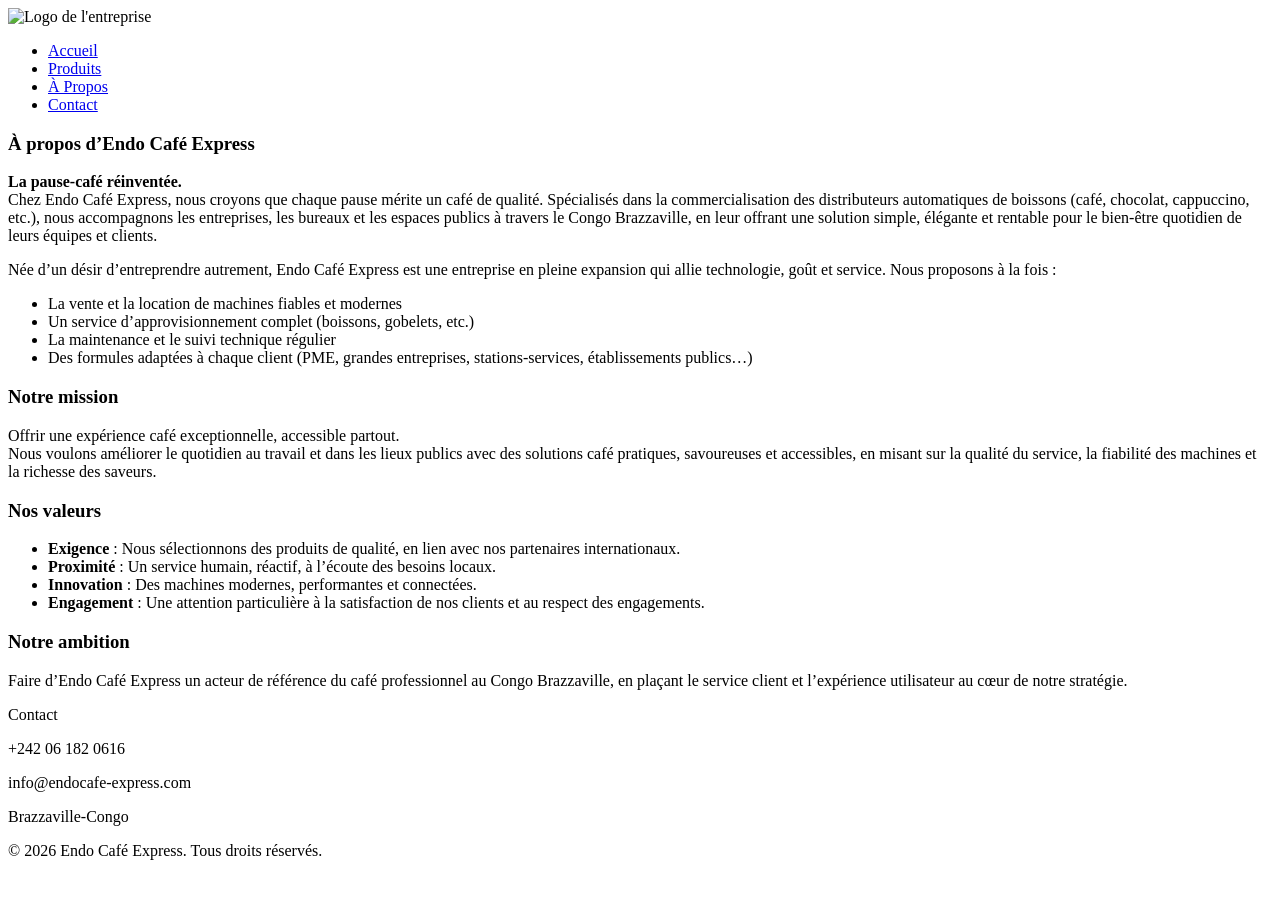
==== about.html @ 3261a722 "added new section plus changed icons" ====
<html lang="fr">
<head>
    <meta charset="UTF-8">
    <meta name="viewport" content="width=device-width, initial-scale=1.0">
    <title>Endo Café Express - À propos de nous</title>
    <link rel="stylesheet" href="assets/css/styles.css">
    <link rel="stylesheet" href="assets/css/about.css">
</head>
<body>
    <header class="navbar">
            <div class="logo-container">
                <img src="assets/icon/logo.png" alt="Logo de l'entreprise" class="logo">
            </div>

             <div class="menu-toggle" onclick="toggleMenu()">
                <span></span>
                <span></span>
                <span></span>
            </div>

            <nav>
                <ul class="nav-links" id="navLinks">
                    <li><a href="index.html">Accueil</a></li>
                    <li><a href="product.html">Produits</a></li>
                    <li><a href="about.html">À Propos</a></li>
                    <li><a href="contact.html">Contact</a></li>
                </ul>
            </nav>
    </header>
    <main>
        <section class="about-section">
            <article class="about-block">
            <h3>À propos d’Endo Café Express</h3>
            <p>
                <strong>La pause-café réinventée.</strong><br/>
                Chez Endo Café Express, nous croyons que chaque pause mérite un café de qualité. Spécialisés dans la 
                commercialisation des distributeurs automatiques de boissons (café, chocolat, cappuccino, etc.), 
                nous accompagnons les entreprises, les bureaux et les espaces publics à travers le Congo Brazzaville, 
                en leur offrant une solution simple, élégante et rentable pour le bien-être quotidien de leurs équipes 
                et clients.
            </p>
            <p>
                Née d’un désir d’entreprendre autrement, Endo Café Express est une entreprise en pleine expansion qui 
                allie technologie, goût et service. Nous proposons à la fois :
            </p>
            <ul>
                <li>La vente et la location de machines fiables et modernes</li>
                <li>Un service d’approvisionnement complet (boissons, gobelets, etc.)</li>
                <li>La maintenance et le suivi technique régulier</li>
                <li>Des formules adaptées à chaque client (PME, grandes entreprises, stations-services, établissements publics…)</li>
            </ul>
            </article>

            <article class="about-block">
            <h3>Notre mission</h3>
            <p>
                Offrir une expérience café exceptionnelle, accessible partout.<br/>
                Nous voulons améliorer le quotidien au travail et dans les lieux publics avec des solutions café pratiques, 
                savoureuses et accessibles, en misant sur la qualité du service, la fiabilité des machines et la richesse des 
                saveurs.
            </p>
            </article>

            <article class="about-block">
            <h3>Nos valeurs</h3>
            <ul>
                <li><strong>Exigence</strong> : Nous sélectionnons des produits de qualité, en lien avec nos partenaires internationaux.</li>
                <li><strong>Proximité</strong> : Un service humain, réactif, à l’écoute des besoins locaux.</li>
                <li><strong>Innovation</strong> : Des machines modernes, performantes et connectées.</li>
                <li><strong>Engagement</strong> : Une attention particulière à la satisfaction de nos clients et au respect des engagements.</li>
            </ul>
            </article>

            <article class="about-block">
            <h3>Notre ambition</h3>
            <p>
                Faire d’Endo Café Express un acteur de référence du café professionnel au Congo Brazzaville, en plaçant le service 
                client et l’expérience utilisateur au cœur de notre stratégie.
            </p>
            </article>
        </section>
    </main>
    <footer>
        <div class="footer-container">
            <div class="footer-left">
                <p>Contact</p>
                <p>+242 06 182 0616</p>
                <p>info@endocafe-express.com</p>
                <p>Brazzaville-Congo</p>
            </div>
            <div class="footer-center">
                <p>&copy; 2026 Endo Café Express. Tous droits réservés.</p>
            </div>
        </div>
    </footer>
    <script src="assets/js/script.js"></script>
</body>
</html>
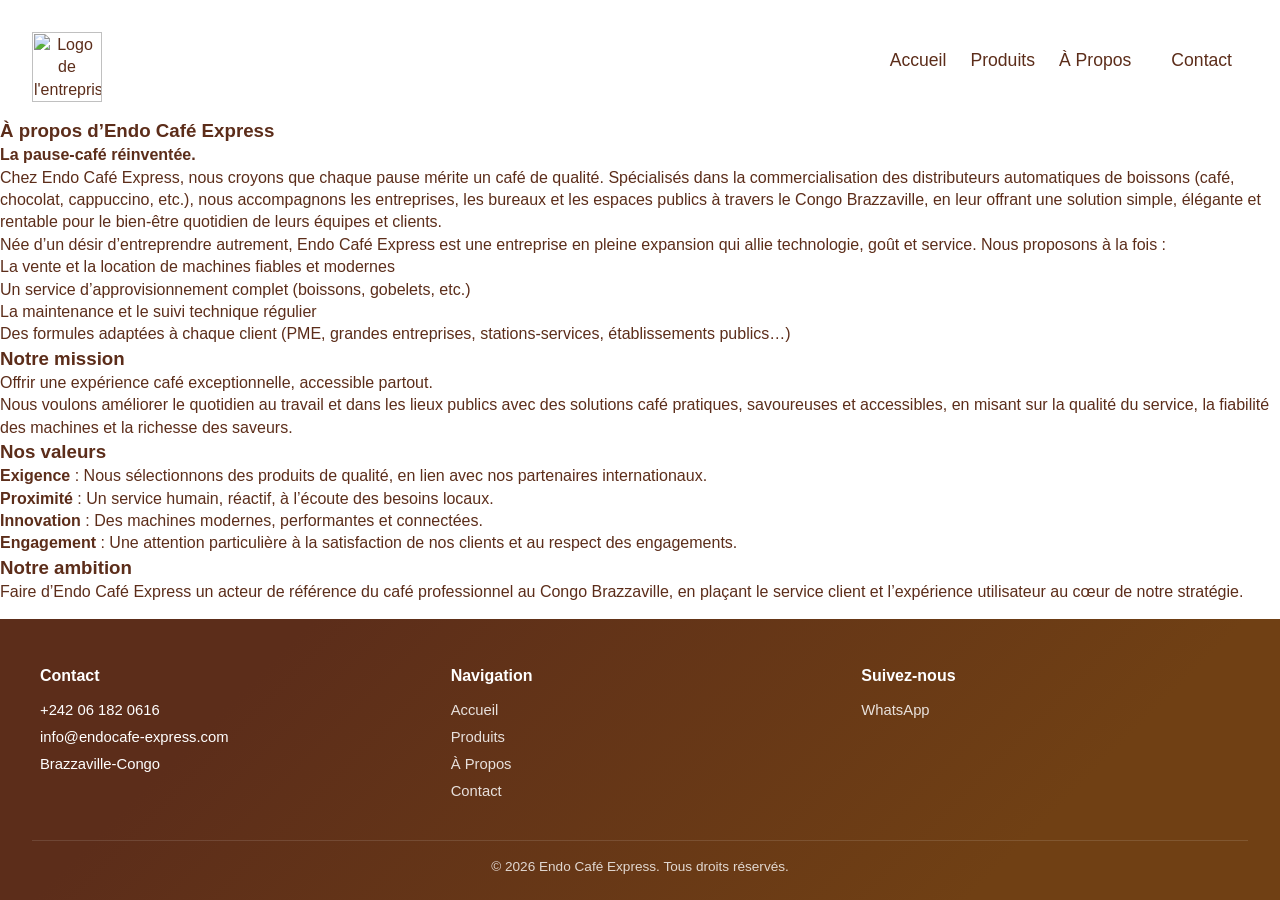
==== commit 7e7c3b17: "new item reordering" ====
--- a/about.html
+++ b/about.html
@@ -3,6 +3,8 @@
     <meta charset="UTF-8">
     <meta name="viewport" content="width=device-width, initial-scale=1.0">
     <title>Endo Café Express - À propos de nous</title>
+    <meta name="description" content="Découvrez Endo Café Express — notre mission, nos valeurs et notre ambition pour le café professionnel au Congo Brazzaville.">
+    <link rel="icon" type="image/png" href="assets/icon/logo.png">
     <link rel="stylesheet" href="assets/css/styles.css">
     <link rel="stylesheet" href="assets/css/about.css">
 </head>
@@ -82,15 +84,28 @@
     </main>
     <footer>
         <div class="footer-container">
-            <div class="footer-left">
-                <p>Contact</p>
+            <div class="footer-col">
+                <p class="footer-heading">Contact</p>
                 <p>+242 06 182 0616</p>
                 <p>info@endocafe-express.com</p>
                 <p>Brazzaville-Congo</p>
             </div>
-            <div class="footer-center">
-                <p>&copy; 2026 Endo Café Express. Tous droits réservés.</p>
+            <div class="footer-col">
+                <p class="footer-heading">Navigation</p>
+                <ul class="footer-nav">
+                    <li><a href="index.html">Accueil</a></li>
+                    <li><a href="product.html">Produits</a></li>
+                    <li><a href="about.html">À Propos</a></li>
+                    <li><a href="contact.html">Contact</a></li>
+                </ul>
             </div>
+            <div class="footer-col">
+                <p class="footer-heading">Suivez-nous</p>
+                <p><a href="https://wa.me/2420556636666" class="footer-link">WhatsApp</a></p>
+            </div>
+        </div>
+        <div class="footer-bottom">
+            <p>&copy; 2026 Endo Café Express. Tous droits réservés.</p>
         </div>
     </footer>
     <script src="assets/js/script.js"></script>
--- a/assets/css/styles.css
+++ b/assets/css/styles.css
@@ -0,0 +1,280 @@
+@import url('https://fonts.googleapis.com/css2?family=Orelega+One&display=swap');
+:root {
+    /* ===== Color Palette ===== */
+    --color-primary: #5C2D1A;         /* Dark chocolate brown - text */
+    --color-secondary: #3f2a18;       /* Deep brown - buttons */
+    --color-accent: #A67648;          /* Medium coffee tone - hover, icons */
+    --color-cream: #f5f0e8;           /* Soft cream - general background */
+    --color-dark: #704014;            /* Footer background */
+    --color-white: #FFFFFF;           /* Clean white */
+
+    /* ===== Typography ===== */
+    --font-primary: 'Poppins', sans-serif;
+    --font-hero: 'Orelega One', 'Poppins', sans-serif;
+
+    --fs-hero: 3.2rem;
+    --fs-title: 2.35rem;
+    --fs-heading: 1.75rem;
+    --fs-subheading: 1.25rem;
+    --fs-body: 1.1rem;
+    --fs-small: 0.875rem;
+
+    --fw-reg: 400;
+    --fw-med: 500;
+    --fw-bold: 700;
+    --fw-ex-bold: 800;
+}
+
+/* ==== Font Size Utility Classes ==== */
+.font-hero {
+  font-family: var(--font-hero);
+}
+
+.fs-hero {
+  font-size: var(--fs-hero);
+}
+.fs-title {
+  font-size: var(--fs-title);
+}
+.fs-heading {
+  font-size: var(--fs-heading);
+}
+.fs-subheading {
+  font-size: var(--fs-subheading);
+}
+.fs-body {
+  font-size: var(--fs-body);
+}
+.fs-small {
+  font-size: var(--fs-small);
+}
+
+.fw-reg {
+  font-weight: var(--fw-reg);
+}
+.fw-med {
+  font-weight: var(--fw-med);
+}
+.fw-bold {
+  font-weight: var(--fw-bold);
+}
+.fw-extra-bold {
+  font-weight: var(--fw-ex-bold);
+}
+
+/* ===== Reset Styles ===== */
+* {
+    margin: 0;
+    padding: 0;
+    box-sizing: border-box;
+}
+
+html, body {
+    height: 100%;
+}
+
+/* ===== Global Styles ===== */
+body {
+    display: flex;
+    flex-direction: column;
+    flex-grow: 1;
+    min-height: 100vh;
+    background-image: url("../img/bg.png");
+    background-size: cover;         /* Ensures image covers entire area */
+    background-position: center;    /* Keeps focal point centered */
+    font-family: var(--font-primary);
+    color: var(--color-primary);
+    line-height: 1.4;
+}
+
+/* ===== Header Styles ===== */
+header {
+    top: 0;
+    width: 100%;
+    padding: 2rem;
+    padding-bottom: 1rem;
+    text-align: center;
+    position: sticky;
+    z-index: 1000;
+    backdrop-filter: blur(10px);
+}
+
+.navbar {
+    display: flex;
+    justify-content: space-between;
+    gap: 2rem;
+}
+
+.logo {
+    width: auto;
+    height: 70px;
+    max-width: 100%;
+}
+
+.nav-links {
+    list-style: none;
+    display: flex;
+    gap: 1.5rem;
+    padding: 1rem;
+    margin: 0;
+}
+
+.nav-links li a {
+    text-decoration: none;
+    color: var(--color-primary);
+    font-size: var(--fs-body);
+    font-weight: var(--fw-reg);
+    transition: color 0.3s ease;
+}
+
+.nav-links li:nth-child(3) {
+  margin-right: 1rem; /* or try 5rem or 80px */
+}
+
+.nav-links li a:hover {
+    color: var(--color-accent);
+}
+
+.menu-toggle {
+    display: none;
+    flex-direction: column;
+    cursor: pointer;
+    gap: 4px;
+}
+
+.menu-toggle span {
+    width: 25px;
+    height: 3px;
+    background: var(--color-primary);
+    transition: 0.3s;
+}
+
+/* ===== Footer Styles ===== */
+footer {
+    background: linear-gradient(135deg, var(--color-primary) 20%, var(--color-dark) 80%);
+    color: var(--color-white);
+    font-size: 0.925rem;
+    font-weight: var(--fw-reg);
+    padding: 2.5rem 2rem 1.5rem;
+    margin-top: auto;
+}
+
+.footer-container {
+    display: grid;
+    grid-template-columns: repeat(3, 1fr);
+    gap: 2rem;
+    max-width: 1200px;
+    margin: 0 auto;
+}
+
+.footer-col p {
+    margin: 0.4rem 0;
+}
+
+.footer-heading {
+    font-weight: var(--fw-bold);
+    margin-bottom: 0.75rem !important;
+    font-size: 1rem;
+}
+
+.footer-nav {
+    list-style: none;
+    padding: 0;
+    margin: 0;
+}
+
+.footer-nav li {
+    margin: 0.4rem 0;
+}
+
+.footer-nav a,
+.footer-link {
+    color: rgba(255, 255, 255, 0.85);
+    text-decoration: none;
+}
+
+.footer-nav a:hover,
+.footer-link:hover {
+    color: var(--color-white);
+    text-decoration: underline;
+}
+
+.footer-bottom {
+    text-align: center;
+    margin-top: 2rem;
+    padding-top: 1rem;
+    border-top: 1px solid rgba(255, 255, 255, 0.15);
+    font-size: 0.85rem;
+    opacity: 0.8;
+}
+
+/* ===== RESPONSIVE DESIGN ===== */
+        
+/* Tablet Styles */
+@media (max-width: 900px) {
+    :root {
+        --fs-hero: 2.5rem;
+        --fs-title: 2rem;
+        --fs-heading: 1.5rem;
+        --fs-subheading: 1.1rem;
+        --fs-body: 1rem;
+    }
+
+    .footer-container {
+        grid-template-columns: 1fr;
+        text-align: center;
+        gap: 1.5rem;
+    }
+}
+
+/* Mobile Styles */
+@media (max-width: 480px) {
+    :root {
+        --fs-hero: 2rem;
+        --fs-title: 1.75rem;
+        --fs-heading: 1.25rem;
+        --fs-subheading: 1rem;
+        --fs-body: 0.9rem;
+        --fs-small: 0.8rem;
+    }
+
+    header {
+        padding: 0.5rem;
+    }
+
+    .menu-toggle {
+        display: flex;
+    }
+
+    .nav-links {
+        display: none;
+        position: absolute;
+        top: 100%;
+        left: 0;
+        right: 0;
+        background: var(--color-cream);
+        flex-direction: column;
+        padding: 1rem;
+        box-shadow: 0 2px 8px rgba(0,0,0,0.1);
+        z-index: 1000;
+    }
+
+    .nav-links.active {
+        display: flex;
+    }
+
+    .navbar {
+        position: relative;
+    }
+
+    footer {
+        padding: 1rem;
+    }
+}
+
+/* Animation for smooth transitions */
+@media (prefers-reduced-motion: no-preference) {
+    * {
+        transition: all 0.3s ease;
+    }
+}
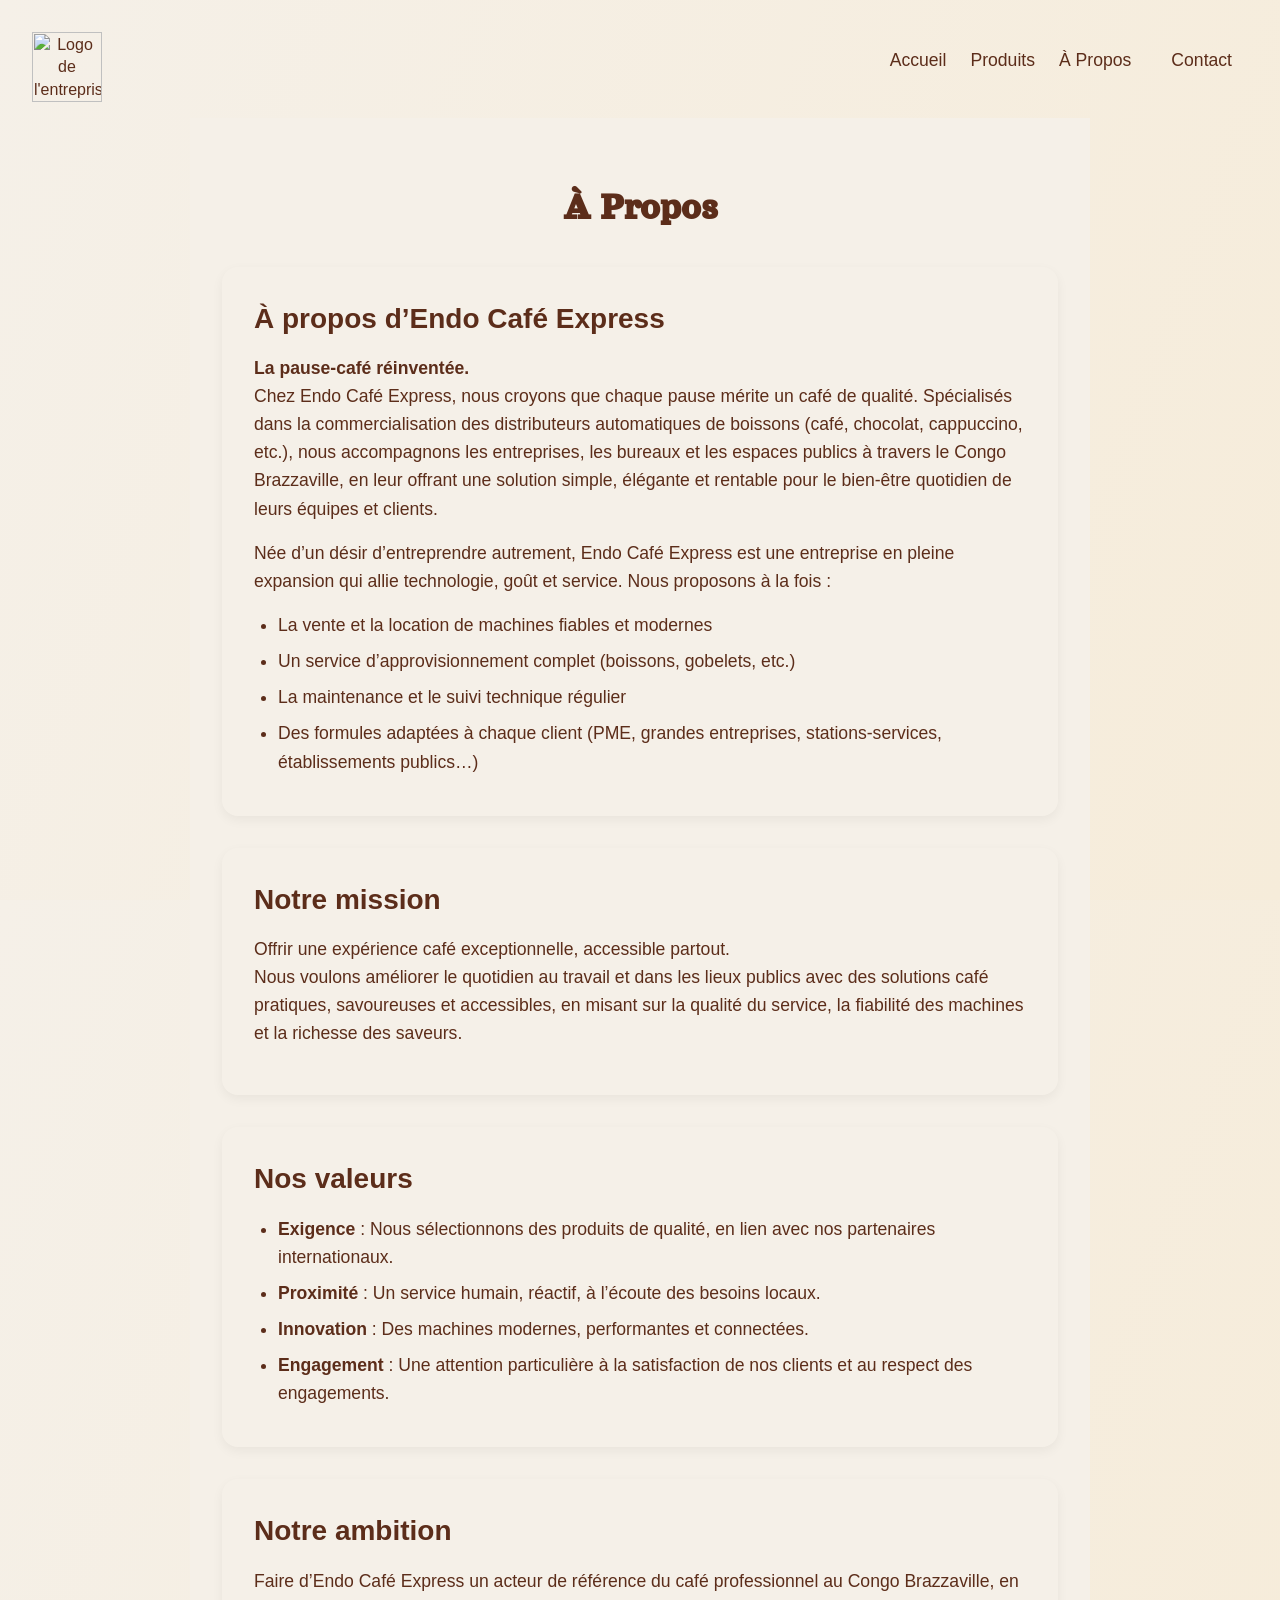
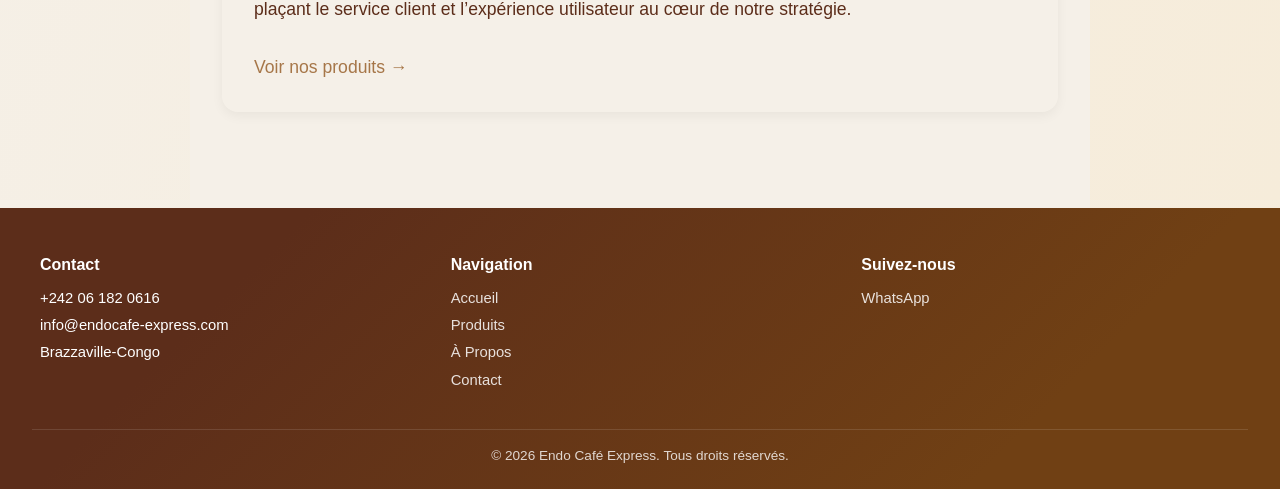
==== commit 454eeb67: "SEO" ====
--- a/about.html
+++ b/about.html
@@ -4,6 +4,8 @@
     <meta name="viewport" content="width=device-width, initial-scale=1.0">
     <title>Endo Café Express - À propos de nous</title>
     <meta name="description" content="Découvrez Endo Café Express — notre mission, nos valeurs et notre ambition pour le café professionnel au Congo Brazzaville.">
+    <link rel="canonical" href="https://www.endocafe-express.com/about.html">
+    <link rel="alternate" hreflang="fr" href="https://www.endocafe-express.com/about.html">
     <link rel="icon" type="image/png" href="assets/icon/logo.png">
     <link rel="stylesheet" href="assets/css/styles.css">
     <link rel="stylesheet" href="assets/css/about.css">
@@ -31,8 +33,9 @@
     </header>
     <main>
         <section class="about-section">
+            <h1 class="section-title">À Propos</h1>
             <article class="about-block">
-            <h3>À propos d’Endo Café Express</h3>
+            <h2>À propos d’Endo Café Express</h2>
             <p>
                 <strong>La pause-café réinventée.</strong><br/>
                 Chez Endo Café Express, nous croyons que chaque pause mérite un café de qualité. Spécialisés dans la 
@@ -54,7 +57,7 @@
             </article>
 
             <article class="about-block">
-            <h3>Notre mission</h3>
+            <h2>Notre mission</h2>
             <p>
                 Offrir une expérience café exceptionnelle, accessible partout.<br/>
                 Nous voulons améliorer le quotidien au travail et dans les lieux publics avec des solutions café pratiques, 
@@ -64,7 +67,7 @@
             </article>
 
             <article class="about-block">
-            <h3>Nos valeurs</h3>
+            <h2>Nos valeurs</h2>
             <ul>
                 <li><strong>Exigence</strong> : Nous sélectionnons des produits de qualité, en lien avec nos partenaires internationaux.</li>
                 <li><strong>Proximité</strong> : Un service humain, réactif, à l’écoute des besoins locaux.</li>
@@ -74,11 +77,12 @@
             </article>
 
             <article class="about-block">
-            <h3>Notre ambition</h3>
+            <h2>Notre ambition</h2>
             <p>
-                Faire d’Endo Café Express un acteur de référence du café professionnel au Congo Brazzaville, en plaçant le service 
+                Faire d’Endo Café Express un acteur de référence du café professionnel au Congo Brazzaville, en plaçant le service
                 client et l’expérience utilisateur au cœur de notre stratégie.
             </p>
+            <a href="product.html" class="internal-link fs-body">Voir nos produits →</a>
             </article>
         </section>
     </main>
--- a/assets/css/styles.css
+++ b/assets/css/styles.css
@@ -208,6 +208,20 @@
     opacity: 0.8;
 }
 
+/* ===== Internal Links ===== */
+.internal-link {
+    display: inline-block;
+    margin-top: 1rem;
+    color: var(--color-accent);
+    text-decoration: none;
+    font-weight: var(--fw-med);
+}
+
+.internal-link:hover {
+    color: var(--color-primary);
+    text-decoration: underline;
+}
+
 /* ===== RESPONSIVE DESIGN ===== */
         
 /* Tablet Styles */
--- a/assets/css/about.css
+++ b/assets/css/about.css
@@ -0,0 +1,63 @@
+body {
+    background: linear-gradient(110deg, var(--color-cream), #f6ecda);
+    
+}
+
+.about-section {
+    background-color: var(--color-cream);
+    padding: 4rem 2rem;
+    max-width: 900px;
+    margin: 0 auto;
+}
+
+.section-title {
+    font-family: var(--font-hero);
+    font-size: var(--fs-title);
+    color: var(--color-primary);
+    text-align: center;
+    margin-bottom: 0.5rem;
+}
+
+.section-subtitle {
+    font-size: var(--fs-subheading);
+    font-weight: var(--fw-med);
+    text-align: center;
+    color: var(--color-primary);
+    margin-bottom: 2.5rem;
+}
+
+.about-block {
+    border-radius: 16px;
+    box-shadow: 0 4px 12px rgba(0, 0, 0, 0.05);
+    padding: 2rem;
+    margin-bottom: 2rem;
+}
+
+.about-section > .section-title {
+    margin-bottom: 2rem;
+}
+
+.about-block h2 {
+    font-size: var(--fs-heading);
+    font-weight: var(--fw-bold);
+    color: var(--color-primary);
+    margin-bottom: 1rem;
+}
+
+.about-block p {
+    font-size: var(--fs-body);
+    color: var(--color-primary);
+    margin-bottom: 1rem;
+    line-height: 1.6;
+}
+
+.about-block ul {
+    padding-left: 1.5rem;
+    color: var(--color-primary);
+    font-size: var(--fs-body);
+    line-height: 1.6;
+}
+
+.about-block ul li {
+    margin-bottom: 0.5rem;
+}
